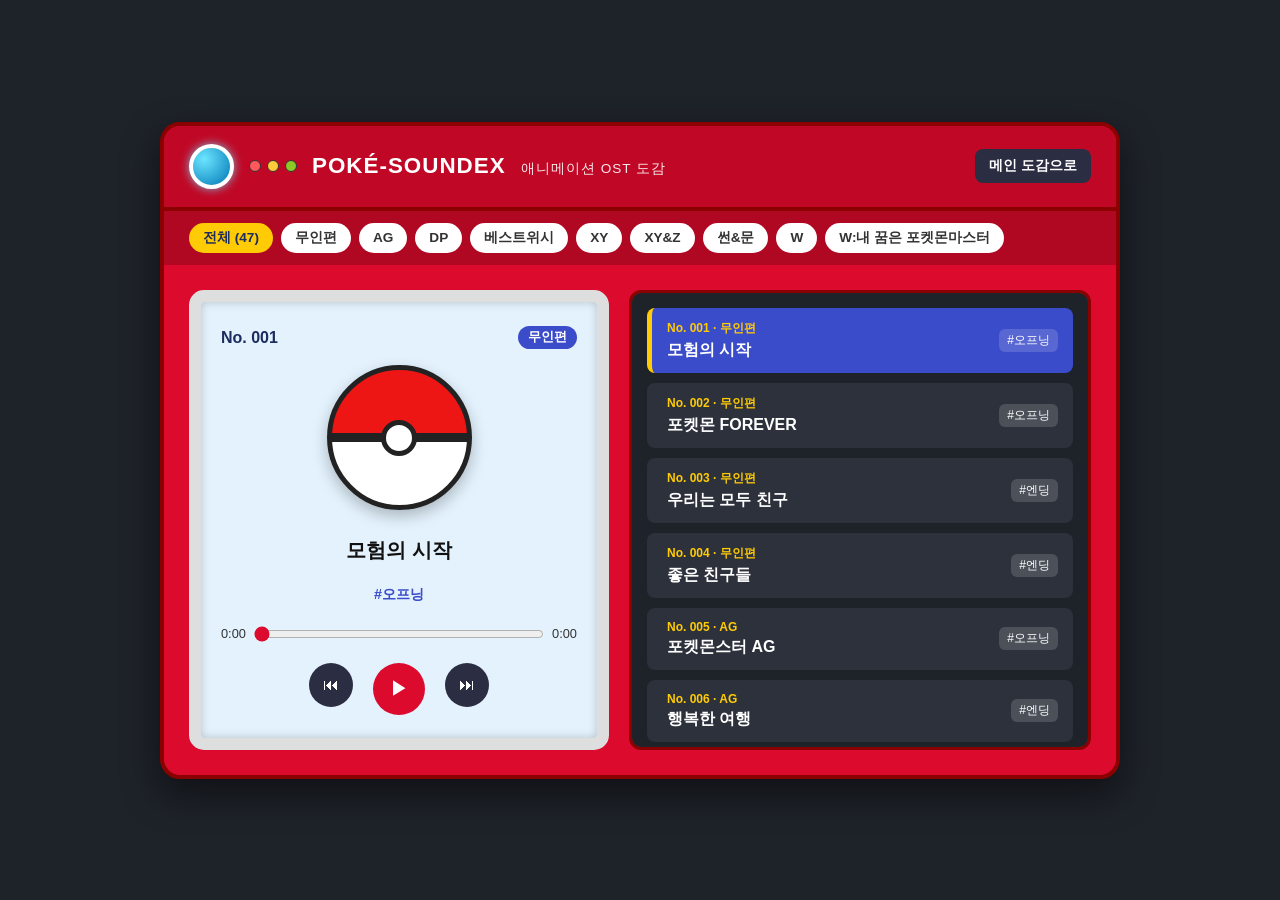
==== index.html @ f15625f3 "메인페이지명 ost.html에서 index.html로 변경 GitHub Pages 루트 경로 접근성 개선을 위해 엔트리 포인트를 index.html로 변경" ====
<!DOCTYPE html>
<html lang="ko">
<head>
  <meta charset="UTF-8">
  <meta name="viewport" content="width=device-width, initial-scale=1.0">
  <title>포켓몬 사운드 도감 - 애니메이션 OST</title>
  <link rel="stylesheet" href="css/ost.css">
</head>
<body>
  <div class="pokedex-container">
    <!-- 상단 도감 헤더 -->
    <header class="pokedex-header">
      <div class="camera-lens"></div>
      <div class="status-lights">
        <span class="light red"></span>
        <span class="light yellow"></span>
        <span class="light green"></span>
      </div>
      <h1>POKÉ-SOUNDEX <small>애니메이션 OST 도감</small></h1>
      <button type="button" onclick="history.back()" class="back-btn">메인 도감으로</button>
    </header>

    <!-- 시리즈 필터 탭 -->
    <nav class="filter-bar">
      <button class="filter-btn active" data-series="ALL">전체 (47)</button>
      <button class="filter-btn" data-series="무인편">무인편</button>
      <button class="filter-btn" data-series="AG">AG</button>
      <button class="filter-btn" data-series="DP">DP</button>
      <button class="filter-btn" data-series="베스트위시">베스트위시</button>
      <button class="filter-btn" data-series="XY">XY</button>
      <button class="filter-btn" data-series="XY&Z">XY&Z</button>
      <button class="filter-btn" data-series="썬&문">썬&문</button>
      <button class="filter-btn" data-series="W">W</button>
      <button class="filter-btn" data-series="W:내 꿈은 포켓몬마스터">W:내 꿈은 포켓몬마스터</button>
    </nav>

    <!-- 메인 도감 본체 (좌: 플레이어 / 우: 트랙 리스트) -->
    <main class="pokedex-body">
      <!-- 좌측: 현재 재생 중인 OST 정보 및 컨트롤러 -->
      <section class="player-screen">
        <div class="screen-frame">
          <div class="track-header">
            <span id="current-no">No. 001</span>
            <span id="current-series" class="badge">무인편</span>
          </div>
          
          <div class="disc-wrapper">
            <div class="pokeball-disc" id="disc">
              <div class="disc-center"></div>
            </div>
          </div>

          <h2 id="current-title">모험의 시작</h2>
          <p id="current-type" class="track-type-label">#오프닝</p>

          <!-- 재생 진행바 -->
          <div class="progress-container">
            <span id="current-time">0:00</span>
            <input type="range" id="progress-bar" value="0" min="0" max="100">
            <span id="duration-time">0:00</span>
          </div>

          <!-- 컨트롤 버튼 -->
          <div class="controls">
            <button id="prev-btn" title="이전 곡">⏮</button>
            <button id="play-btn" class="play-main" title="재생/일시정지">▶</button>
            <button id="next-btn" title="다음 곡">⏭</button>
          </div>
        </div>
      </section>

      <!-- 우측: OST 도감 목록 -->
      <section class="track-list-section">
        <ul id="ost-list" class="ost-list">
          <!-- JS로 동적 렌더링 -->
        </ul>
      </section>
    </main>
  </div>

  <!-- 화면에 보이지 않는 YouTube 백그라운드 플레이어 -->
  <div style="position: fixed; width: 1px; height: 1px; opacity: 0.01; pointer-events: none; overflow: hidden;">
    <div id="youtube-player"></div>
  </div>

  <!-- YouTube IFrame API 로드 -->
  <script src="https://www.youtube.com/iframe_api"></script>
  <script src="js/ostData.js"></script>
  <script src="js/ostPlayer.js"></script>
</body>
</html>
---- css/ost.css ----
* {
  box-sizing: border-box;
  margin: 0;
  padding: 0;
  font-family: 'Pretendard', -apple-system, BlinkMacSystemFont, sans-serif;
}

body {
  background-color: #1e2229;
  display: flex;
  justify-content: center;
  align-items: center;
  min-height: 100vh;
  padding: 20px;
}

/* 포켓몬 도감 외형 */
.pokedex-container {
  width: 100%;
  max-width: 960px;
  background-color: #dc0a2d;
  border-radius: 20px;
  border: 4px solid #8b0000;
  box-shadow: 0 15px 35px rgba(0, 0, 0, 0.5);
  overflow: hidden;
}

/* 상단 헤더 */
.pokedex-header {
  display: flex;
  align-items: center;
  padding: 18px 25px;
  background-color: #c00826;
  border-bottom: 4px solid #8b0000;
  color: #fff;
  gap: 15px;
}

.camera-lens {
  width: 45px;
  height: 45px;
  background: radial-gradient(circle at 30% 30%, #6ce5ff, #0077b6);
  border: 4px solid #fff;
  border-radius: 50%;
  box-shadow: 0 0 10px rgba(108, 229, 255, 0.8);
}

.status-lights {
  display: flex;
  gap: 6px;
}

.light {
  width: 12px;
  height: 12px;
  border-radius: 50%;
  border: 1px solid #333;
}
.light.red { background-color: #ff595e; }
.light.yellow { background-color: #ffca3a; }
.light.green { background-color: #8ac926; }

.pokedex-header h1 {
  font-size: 1.4rem;
  letter-spacing: 1px;
  flex-grow: 1;
}

.pokedex-header h1 small {
  font-size: 0.85rem;
  font-weight: 400;
  opacity: 0.9;
  margin-left: 8px;
}

.back-btn {
  background-color: #2b2d42;
  color: #fff;
  border: none;
  cursor: pointer;
  padding: 8px 14px;
  border-radius: 8px;
  font-size: 0.85rem;
  font-weight: bold;
  transition: background 0.2s;
}
.back-btn:hover { background-color: #1a1b29; }

/* 필터 탭 */
.filter-bar {
  display: flex;
  flex-wrap: wrap;
  gap: 8px;
  padding: 12px 25px;
  background-color: #b00722;
}

.filter-btn {
  background-color: #fff;
  color: #333;
  border: none;
  padding: 6px 14px;
  border-radius: 20px;
  font-size: 0.85rem;
  font-weight: 600;
  cursor: pointer;
  transition: all 0.2s;
}

.filter-btn.active, .filter-btn:hover {
  background-color: #ffcb05;
  color: #1d2c5e;
}

/* 메인 컨텐츠 영역 (좌우 너비 1:1.1 비율 엄격 고정) */
.pokedex-body {
  display: grid;
  grid-template-columns: minmax(0, 1fr) minmax(0, 1.1fr);
  gap: 20px;
  padding: 25px;
  align-items: stretch;
}

/* 좌측 스크린 프레임 (높이 460px로 우측 리스트와 완전 일치) */
.player-screen {
  display: flex;
  flex-direction: column;
  height: 460px;
}

.screen-frame {
  height: 100%;
  display: flex;
  flex-direction: column;
  justify-content: space-between;
  background-color: #e3f2fd;
  border: 12px solid #dedede;
  border-radius: 15px;
  padding: 22px 20px;
  text-align: center;
  box-shadow: inset 0 0 10px rgba(0, 0, 0, 0.2);
}

.track-header {
  display: flex;
  justify-content: space-between;
  align-items: center;
  font-weight: bold;
  color: #1d2c5e;
  height: 28px;
}

.badge {
  background-color: #3b4cca;
  color: #fff;
  padding: 3px 10px;
  border-radius: 12px;
  font-size: 0.8rem;
  white-space: nowrap;
}

/* 몬스터볼 LP 디스크 */
.disc-wrapper {
  display: flex;
  justify-content: center;
  margin: 10px 0;
}

.pokeball-disc {
  width: 145px;
  height: 145px;
  border-radius: 50%;
  border: 5px solid #222;
  background: linear-gradient(to bottom, #ee1515 0%, #ee1515 47%, #222 47%, #222 53%, #fff 53%, #fff 100%);
  position: relative;
  display: flex;
  justify-content: center;
  align-items: center;
  box-shadow: 0 6px 15px rgba(0, 0, 0, 0.25);
}

.pokeball-disc.playing {
  animation: spin 4s linear infinite;
}

@keyframes spin {
  100% { transform: rotate(360deg); }
}

.disc-center {
  width: 36px;
  height: 36px;
  background-color: #fff;
  border: 5px solid #222;
  border-radius: 50%;
}

/* 곡 제목: 길이가 짧든 길든 항상 2줄 높이(3.5rem)로 고정해 레이아웃 흔들림 방지 */
#current-title {
  font-size: 1.25rem;
  line-height: 1.35;
  height: 3.4rem;
  display: flex;
  align-items: center;
  justify-content: center;
  color: #111;
  margin-bottom: 4px;
  word-break: keep-all;
  overflow: hidden;
}

.track-type-label {
  font-size: 0.9rem;
  font-weight: 600;
  color: #3b4cca;
  margin-bottom: 18px;
}

/* 프로그레스 바 */
.progress-container {
  display: flex;
  align-items: center;
  gap: 8px;
  font-size: 0.8rem;
  color: #333;
  margin-bottom: 18px;
}

#progress-bar {
  flex-grow: 1;
  cursor: pointer;
  accent-color: #dc0a2d;
}

/* 재생 컨트롤 버튼 */
.controls {
  display: flex;
  justify-content: center;
  gap: 20px;
}

.controls button {
  background-color: #2b2d42;
  color: #fff;
  border: none;
  width: 44px;
  height: 44px;
  border-radius: 50%;
  font-size: 1rem;
  cursor: pointer;
  transition: transform 0.1s;
}

.controls button:active { transform: scale(0.92); }
.controls .play-main {
  background-color: #dc0a2d;
  width: 52px;
  height: 52px;
  font-size: 1.2rem;
}

/* 우측 트랙 리스트 */
.track-list-section {
  background-color: #1e2229;
  border-radius: 12px;
  padding: 15px;
  border: 3px solid #8b0000;
  height: 460px;
  overflow-y: auto;
}

.ost-list {
  list-style: none;
  display: flex;
  flex-direction: column;
  gap: 10px;
}

.ost-item {
  background-color: #2c313c;
  color: #fff;
  padding: 12px 15px;
  border-radius: 8px;
  display: flex;
  justify-content: space-between;
  align-items: center;
  cursor: pointer;
  border-left: 5px solid transparent;
  transition: all 0.2s;
}

.ost-item:hover {
  background-color: #383e4c;
}

.ost-item.active {
  background-color: #3b4cca;
  border-left-color: #ffcb05;
}

.item-info {
  display: flex;
  flex-direction: column;
  gap: 3px;
}

.item-no {
  font-size: 0.75rem;
  color: #ffcb05;
  font-weight: bold;
}

.item-title {
  font-size: 1rem;
  font-weight: 600;
}

.item-tag {
  font-size: 0.75rem;
  background-color: rgba(255, 255, 255, 0.15);
  padding: 3px 8px;
  border-radius: 6px;
}

@media (max-width: 768px) {
  .pokedex-body {
    grid-template-columns: 1fr;
  }
}
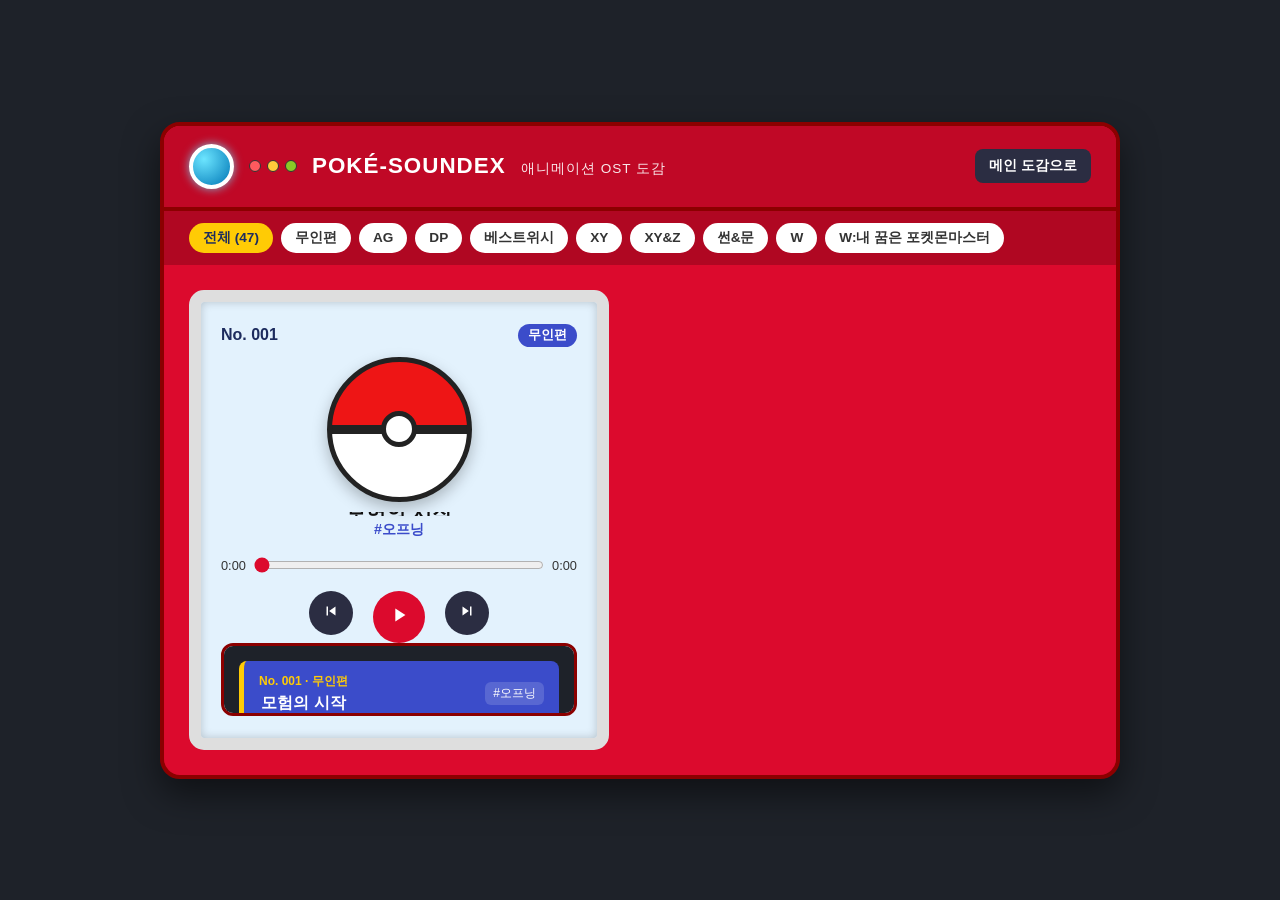
==== commit efd26ce5: "모바일 접근성 향상을 위한 HTML 파일 수정 플레이어 컨트롤 버튼 유니코드 기호를 SVG 벡터 아이콘으로 변경" ====
--- a/index.html
+++ b/index.html
@@ -60,14 +60,24 @@
             <span id="duration-time">0:00</span>
           </div>
 
-          <!-- 컨트롤 버튼 -->
+<!-- 컨트롤 버튼 -->
           <div class="controls">
-            <button id="prev-btn" title="이전 곡">⏮</button>
-            <button id="play-btn" class="play-main" title="재생/일시정지">▶</button>
-            <button id="next-btn" title="다음 곡">⏭</button>
+            <button id="prev-btn" title="이전 곡" aria-label="이전 곡">
+              <svg width="18" height="18" viewBox="0 0 24 24" fill="currentColor">
+                <path d="M6 6h2v12H6zm3.5 6l8.5 6V6z"/>
+              </svg>
+            </button>
+            <button id="play-btn" class="play-main" title="재생/일시정지" aria-label="재생/일시정지">
+              <svg width="22" height="22" viewBox="0 0 24 24" fill="currentColor">
+                <path d="M8 5v14l11-7z"/>
+              </svg>
+            </button>
+            <button id="next-btn" title="다음 곡" aria-label="다음 곡">
+              <svg width="18" height="18" viewBox="0 0 24 24" fill="currentColor">
+                <path d="M6 18l8.5-6L6 6v12zM16 6v12h2V6h-2z"/>
+              </svg>
+            </button>
           </div>
-        </div>
-      </section>
 
       <!-- 우측: OST 도감 목록 -->
       <section class="track-list-section">
--- a/css/ost.css
+++ b/css/ost.css
@@ -39,6 +39,7 @@
 .camera-lens {
   width: 45px;
   height: 45px;
+  flex-shrink: 0; /* 가로가 좁아져도 원형 비율 유지 */
   background: radial-gradient(circle at 30% 30%, #6ce5ff, #0077b6);
   border: 4px solid #fff;
   border-radius: 50%;
@@ -48,6 +49,7 @@
 .status-lights {
   display: flex;
   gap: 6px;
+  flex-shrink: 0;
 }
 
 .light {
@@ -78,6 +80,8 @@
   color: #fff;
   border: none;
   cursor: pointer;
+  white-space: nowrap;
+  flex-shrink: 0; 
   padding: 8px 14px;
   border-radius: 8px;
   font-size: 0.85rem;
@@ -323,7 +327,47 @@
 }
 
 @media (max-width: 768px) {
+  body {
+    padding: 10px;
+  }
+
+  .pokedex-header {
+    flex-wrap: wrap;
+    padding: 14px 16px;
+    gap: 10px;
+  }
+
+  .camera-lens {
+    width: 36px;
+    height: 36px;
+    border-width: 3px;
+  }
+
+  /* 윗줄 우측 끝에 '메인 도감으로' 버튼 고정 */
+  .back-btn {
+    margin-left: auto;
+    padding: 6px 12px;
+    font-size: 0.8rem;
+  }
+
+  /* 아랫줄에 제목과 부제목을 가로 100%로 배치 */
+  .pokedex-header h1 {
+    order: 3;
+    width: 100%;
+    font-size: 1.2rem;
+    display: flex;
+    align-items: baseline;
+    flex-wrap: wrap;
+    gap: 6px;
+  }
+
+  .pokedex-header h1 small {
+    margin-left: 0;
+    font-size: 0.8rem;
+  }
+
   .pokedex-body {
     grid-template-columns: 1fr;
-  }
-}
+    padding: 15px;
+  }
+}
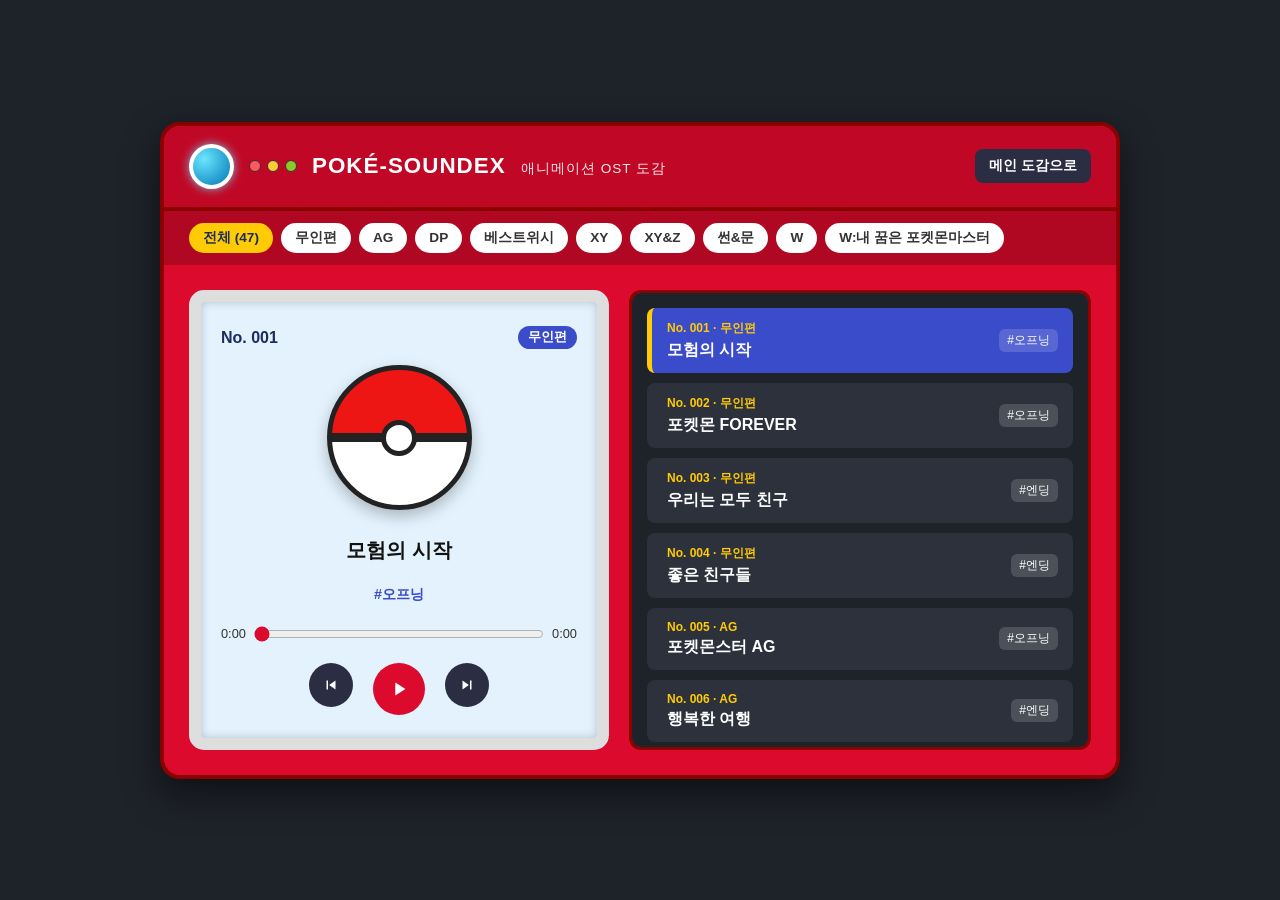
==== commit f147ed48: "HTML파일 오류 수정 HTML 닫는 태그 오류 수정 및 트랙 리스트 분리 복구" ====
--- a/index.html
+++ b/index.html
@@ -60,7 +60,7 @@
             <span id="duration-time">0:00</span>
           </div>
 
-<!-- 컨트롤 버튼 -->
+          <!-- 컨트롤 버튼 -->
           <div class="controls">
             <button id="prev-btn" title="이전 곡" aria-label="이전 곡">
               <svg width="18" height="18" viewBox="0 0 24 24" fill="currentColor">
@@ -78,6 +78,8 @@
               </svg>
             </button>
           </div>
+        </div>
+      </section>
 
       <!-- 우측: OST 도감 목록 -->
       <section class="track-list-section">
--- a/css/ost.css
+++ b/css/ost.css
@@ -250,7 +250,9 @@
   width: 44px;
   height: 44px;
   border-radius: 50%;
-  font-size: 1rem;
+  display: flex;
+  align-items: center;
+  justify-content: center;
   cursor: pointer;
   transition: transform 0.1s;
 }
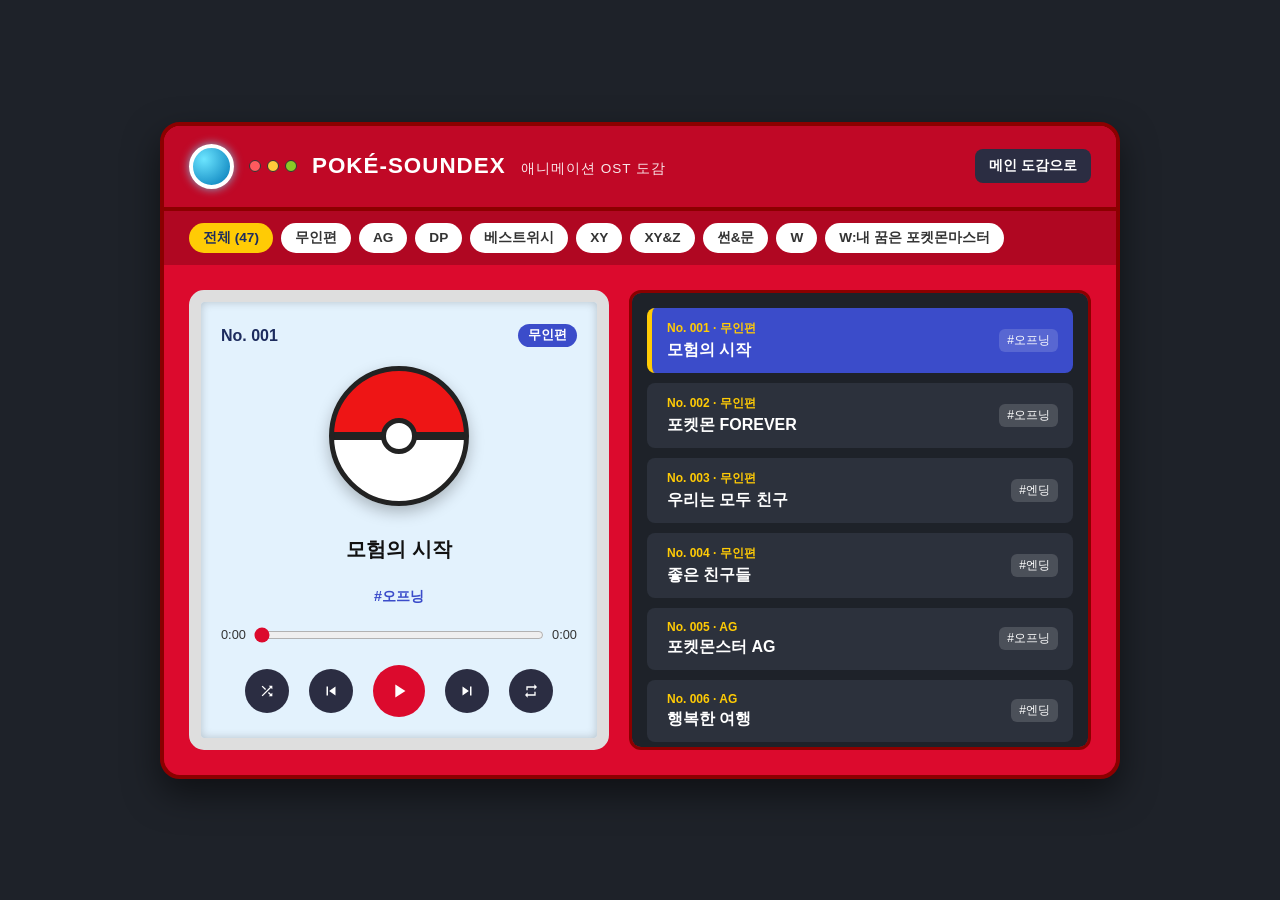
==== commit 9c8f1c5c: "플레이어 컨트롤 영역에 셔플 및 반복 재생 SVG 버튼 추가" ====
--- a/index.html
+++ b/index.html
@@ -60,8 +60,13 @@
             <span id="duration-time">0:00</span>
           </div>
 
-          <!-- 컨트롤 버튼 -->
+<!-- 컨트롤 버튼 -->
           <div class="controls">
+            <button id="shuffle-btn" class="sub-ctrl" title="셔플 재생" aria-label="셔플 재생">
+              <svg width="16" height="16" viewBox="0 0 24 24" fill="currentColor">
+                <path d="M10.59 9.17L5.41 4 4 5.41l5.17 5.17 1.42-1.41zM14.5 4l2.04 2.04L4 18.59 5.41 20 17.96 7.46 20 9.5V4h-5.5zm.33 9.41l-1.41 1.41 3.13 3.13L14.5 20H20v-5.5l-2.04 2.04-3.13-3.13z"/>
+              </svg>
+            </button>
             <button id="prev-btn" title="이전 곡" aria-label="이전 곡">
               <svg width="18" height="18" viewBox="0 0 24 24" fill="currentColor">
                 <path d="M6 6h2v12H6zm3.5 6l8.5 6V6z"/>
@@ -77,8 +82,12 @@
                 <path d="M6 18l8.5-6L6 6v12zM16 6v12h2V6h-2z"/>
               </svg>
             </button>
+            <button id="repeat-btn" class="sub-ctrl" title="반복: 끄기" aria-label="반복 모드">
+              <svg width="16" height="16" viewBox="0 0 24 24" fill="currentColor">
+                <path d="M7 7h10v3l4-4-4-4v3H5v6h2V7zm10 10H7v-3l-4 4 4 4v-3h12v-6h-2v4z"/>
+              </svg>
+            </button>
           </div>
-        </div>
       </section>
 
       <!-- 우측: OST 도감 목록 -->
--- a/css/ost.css
+++ b/css/ost.css
@@ -39,7 +39,7 @@
 .camera-lens {
   width: 45px;
   height: 45px;
-  flex-shrink: 0; /* 가로가 좁아져도 원형 비율 유지 */
+  flex-shrink: 0;
   background: radial-gradient(circle at 30% 30%, #6ce5ff, #0077b6);
   border: 4px solid #fff;
   border-radius: 50%;
@@ -81,7 +81,7 @@
   border: none;
   cursor: pointer;
   white-space: nowrap;
-  flex-shrink: 0; 
+  flex-shrink: 0;
   padding: 8px 14px;
   border-radius: 8px;
   font-size: 0.85rem;
@@ -116,7 +116,7 @@
   color: #1d2c5e;
 }
 
-/* 메인 컨텐츠 영역 (좌우 너비 1:1.1 비율 엄격 고정) */
+/* 메인 컨텐츠 영역 (좌우 2단 고정 비율) */
 .pokedex-body {
   display: grid;
   grid-template-columns: minmax(0, 1fr) minmax(0, 1.1fr);
@@ -125,7 +125,7 @@
   align-items: stretch;
 }
 
-/* 좌측 스크린 프레임 (높이 460px로 우측 리스트와 완전 일치) */
+/* 좌측 스크린 프레임 */
 .player-screen {
   display: flex;
   flex-direction: column;
@@ -140,7 +140,7 @@
   background-color: #e3f2fd;
   border: 12px solid #dedede;
   border-radius: 15px;
-  padding: 22px 20px;
+  padding: 20px;
   text-align: center;
   box-shadow: inset 0 0 10px rgba(0, 0, 0, 0.2);
 }
@@ -167,12 +167,12 @@
 .disc-wrapper {
   display: flex;
   justify-content: center;
-  margin: 10px 0;
+  margin: 8px 0;
 }
 
 .pokeball-disc {
-  width: 145px;
-  height: 145px;
+  width: 140px;
+  height: 140px;
   border-radius: 50%;
   border: 5px solid #222;
   background: linear-gradient(to bottom, #ee1515 0%, #ee1515 47%, #222 47%, #222 53%, #fff 53%, #fff 100%);
@@ -199,7 +199,7 @@
   border-radius: 50%;
 }
 
-/* 곡 제목: 길이가 짧든 길든 항상 2줄 높이(3.5rem)로 고정해 레이아웃 흔들림 방지 */
+/* 곡 제목 (2줄 높이 고정) */
 #current-title {
   font-size: 1.25rem;
   line-height: 1.35;
@@ -208,7 +208,7 @@
   align-items: center;
   justify-content: center;
   color: #111;
-  margin-bottom: 4px;
+  margin-bottom: 2px;
   word-break: keep-all;
   overflow: hidden;
 }
@@ -217,7 +217,7 @@
   font-size: 0.9rem;
   font-weight: 600;
   color: #3b4cca;
-  margin-bottom: 18px;
+  margin-bottom: 12px;
 }
 
 /* 프로그레스 바 */
@@ -227,7 +227,7 @@
   gap: 8px;
   font-size: 0.8rem;
   color: #333;
-  margin-bottom: 18px;
+  margin-bottom: 14px;
 }
 
 #progress-bar {
@@ -240,6 +240,7 @@
 .controls {
   display: flex;
   justify-content: center;
+  align-items: center;
   gap: 20px;
 }
 
@@ -262,7 +263,6 @@
   background-color: #dc0a2d;
   width: 52px;
   height: 52px;
-  font-size: 1.2rem;
 }
 
 /* 우측 트랙 리스트 */
@@ -345,14 +345,12 @@
     border-width: 3px;
   }
 
-  /* 윗줄 우측 끝에 '메인 도감으로' 버튼 고정 */
   .back-btn {
     margin-left: auto;
     padding: 6px 12px;
     font-size: 0.8rem;
   }
 
-  /* 아랫줄에 제목과 부제목을 가로 100%로 배치 */
   .pokedex-header h1 {
     order: 3;
     width: 100%;
